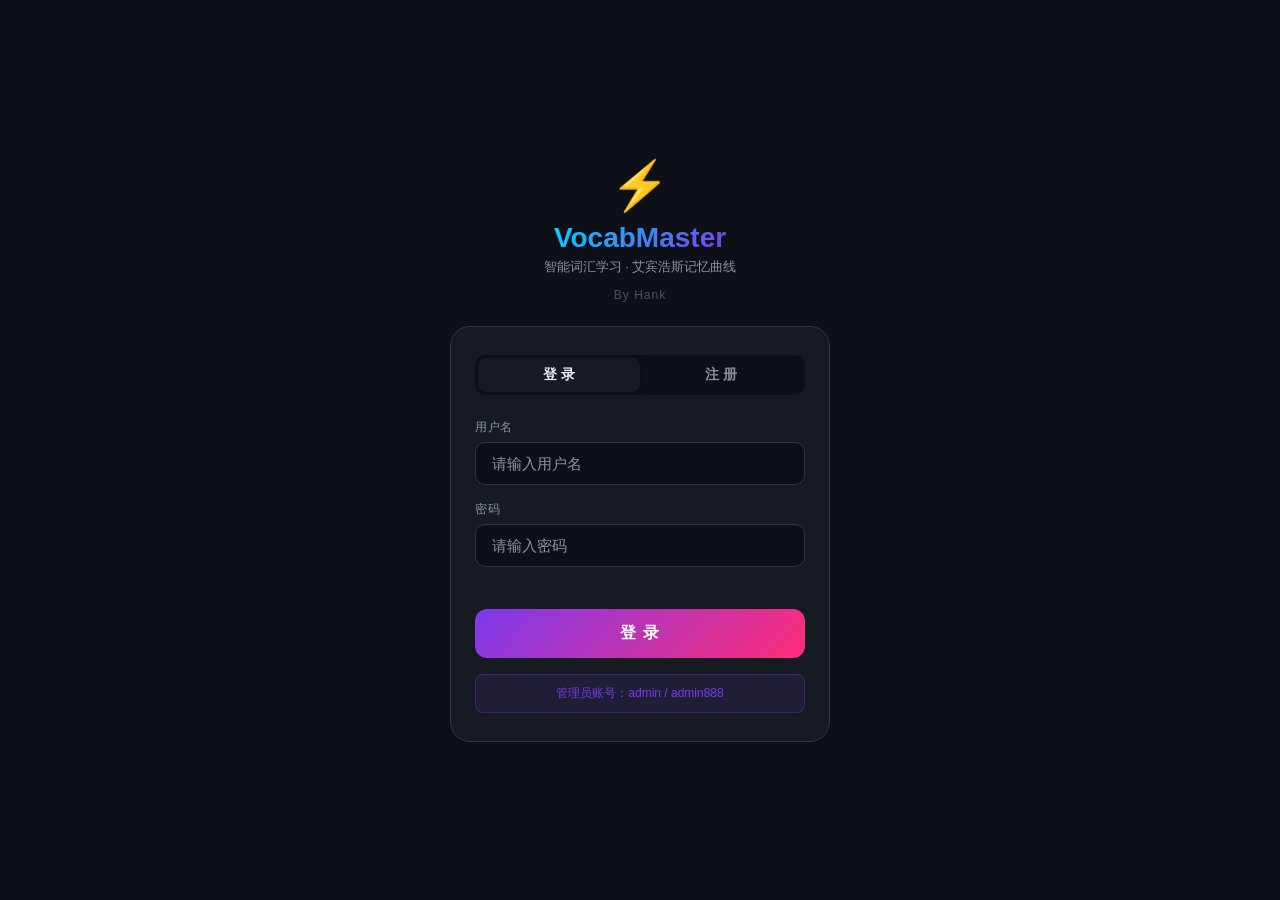
==== index.html @ 0c5ed496 "Initial commit: index.html" ====
<!DOCTYPE html>
<html lang="zh-CN">
<head>
<meta charset="UTF-8">
<meta name="viewport" content="width=device-width, initial-scale=1.0, maximum-scale=1.0, user-scalable=no">
<meta name="apple-mobile-web-app-capable" content="yes">
<meta name="apple-mobile-web-app-status-bar-style" content="black-translucent">
<meta name="apple-mobile-web-app-title" content="VocabMaster">
<meta name="theme-color" content="#06b6d4">
<link rel="manifest" href="manifest.json">
<title>VocabMaster · 词汇大师</title>
<link rel="stylesheet" href="css/style.css">
<style>
.login-wrap { min-height: 100vh; display: flex; flex-direction: column; align-items: center; justify-content: center; padding: 24px; }
.login-logo { font-size: 48px; margin-bottom: 8px; }
.login-title { font-size: 28px; font-weight: 800; background: linear-gradient(135deg, var(--cyan), var(--purple)); -webkit-background-clip: text; -webkit-text-fill-color: transparent; margin-bottom: 4px; }
.login-sub { color: var(--muted); font-size: 13px; margin-bottom: 12px; }
.login-author { color: var(--muted); font-size: 12px; margin-bottom: 24px; opacity: 0.5; letter-spacing: 1px; }
.login-card { width: 100%; max-width: 380px; background: var(--card); border: 1px solid var(--border); border-radius: 20px; padding: 28px 24px; }
.tab-switch { display: flex; background: var(--bg); border-radius: 10px; padding: 3px; margin-bottom: 24px; }
.tab-switch-btn { flex: 1; padding: 8px; border-radius: 8px; border: none; background: transparent; color: var(--muted); font-size: 14px; font-weight: 600; cursor: pointer; transition: all 0.2s; }
.tab-switch-btn.active { background: var(--card); color: var(--text); box-shadow: 0 1px 4px rgba(0,0,0,0.3); }
.form-group { margin-bottom: 16px; }
.form-label { font-size: 12px; color: var(--muted); margin-bottom: 6px; display: block; text-transform: uppercase; letter-spacing: 0.5px; }
.form-input { width: 100%; padding: 12px 16px; background: var(--bg); border: 1px solid var(--border); border-radius: 10px; color: var(--text); font-size: 15px; outline: none; transition: border-color 0.2s; }
.form-input:focus { border-color: var(--cyan); }
.form-input::placeholder { color: var(--muted); }
.login-btn { width: 100%; padding: 14px; border-radius: 12px; border: none; background: linear-gradient(135deg, var(--purple), var(--pink)); color: white; font-size: 16px; font-weight: 700; cursor: pointer; margin-top: 8px; letter-spacing: 1px; transition: opacity 0.2s; }
.login-btn:active { opacity: 0.8; }
.login-hint { text-align: center; margin-top: 16px; font-size: 12px; color: var(--muted); }
.login-hint b { color: var(--cyan); }
.error-msg { color: var(--pink); font-size: 13px; text-align: center; margin-top: 8px; min-height: 18px; }
.admin-hint { margin-top: 16px; padding: 10px 14px; background: rgba(124,58,237,0.1); border: 1px solid rgba(124,58,237,0.3); border-radius: 8px; font-size: 12px; color: var(--purple); text-align: center; }
</style>
</head>
<body>
<div class="login-wrap">
  <div class="login-logo">⚡</div>
  <div class="login-title">VocabMaster</div>
  <div class="login-sub">智能词汇学习 · 艾宾浩斯记忆曲线</div>
  <div class="login-author">By Hank</div>

  <div class="login-card">
    <div class="tab-switch">
      <button class="tab-switch-btn active" id="tab-login" onclick="switchTab('login')">登 录</button>
      <button class="tab-switch-btn" id="tab-register" onclick="switchTab('register')">注 册</button>
    </div>

    <!-- 登录表单 -->
    <div id="form-login">
      <div class="form-group">
        <label class="form-label">用户名</label>
        <input class="form-input" id="login-username" type="text" placeholder="请输入用户名" autocomplete="username">
      </div>
      <div class="form-group">
        <label class="form-label">密码</label>
        <input class="form-input" id="login-password" type="password" placeholder="请输入密码" autocomplete="current-password">
      </div>
      <div class="error-msg" id="login-error"></div>
      <button class="login-btn" onclick="doLogin()">登 录</button>
      <div class="admin-hint">管理员账号：admin / admin888</div>
    </div>

    <!-- 注册表单 -->
    <div id="form-register" style="display:none">
      <div class="form-group">
        <label class="form-label">用户名</label>
        <input class="form-input" id="reg-username" type="text" placeholder="3-16位字母或数字">
      </div>
      <div class="form-group">
        <label class="form-label">昵称</label>
        <input class="form-input" id="reg-nickname" type="text" placeholder="显示名称">
      </div>
      <div class="form-group">
        <label class="form-label">密码</label>
        <input class="form-input" id="reg-password" type="password" placeholder="至少6位">
      </div>
      <div class="form-group">
        <label class="form-label">确认密码</label>
        <input class="form-input" id="reg-password2" type="password" placeholder="再次输入密码">
      </div>
      <div class="error-msg" id="reg-error"></div>
      <button class="login-btn" onclick="doRegister()">注 册</button>
    </div>
  </div>
</div>

<script src="js/db.js"></script>
<script src="js/wordLoader.js"></script>
<script src="js/words-embedded.js"></script>
<script>
function switchTab(tab) {
  document.getElementById('form-login').style.display = tab === 'login' ? 'block' : 'none';
  document.getElementById('form-register').style.display = tab === 'register' ? 'block' : 'none';
  document.getElementById('tab-login').classList.toggle('active', tab === 'login');
  document.getElementById('tab-register').classList.toggle('active', tab === 'register');
}

function doLogin() {
  const username = document.getElementById('login-username').value.trim();
  const password = document.getElementById('login-password').value;
  const err = document.getElementById('login-error');
  if (!username || !password) { err.textContent = '请填写用户名和密码'; return; }
  const result = DB.login(username, password);
  if (result.ok) {
    if (result.user.role === 'admin') {
      window.location.href = 'admin.html';
    } else {
      window.location.href = 'app.html';
    }
  } else {
    err.textContent = result.msg;
  }
}

function doRegister() {
  const username = document.getElementById('reg-username').value.trim();
  const nickname = document.getElementById('reg-nickname').value.trim();
  const password = document.getElementById('reg-password').value;
  const password2 = document.getElementById('reg-password2').value;
  const err = document.getElementById('reg-error');
  if (!username || !password || !nickname) { err.textContent = '请填写所有字段'; return; }
  if (!/^[a-zA-Z0-9]{3,16}$/.test(username)) { err.textContent = '用户名需3-16位字母或数字'; return; }
  if (password.length < 6) { err.textContent = '密码至少6位'; return; }
  if (password !== password2) { err.textContent = '两次密码不一致'; return; }
  const result = DB.register(username, password, nickname);
  if (result.ok) {
    err.style.color = 'var(--green)';
    err.textContent = '注册成功！请登录';
    setTimeout(() => { err.style.color = ''; switchTab('login'); }, 1000);
  } else {
    err.textContent = result.msg;
  }
}

// 回车登录
document.addEventListener('keydown', e => {
  if (e.key === 'Enter') {
    if (document.getElementById('form-login').style.display !== 'none') doLogin();
    else doRegister();
  }
});

// 已登录则跳转
if (DB.currentUser()) {
  const u = DB.currentUser();
  window.location.href = u.role === 'admin' ? 'admin.html' : 'app.html';
}
</script>
</body>
</html>
---- css/style.css ----
* { margin: 0; padding: 0; box-sizing: border-box; -webkit-tap-highlight-color: transparent; }
:root {
  --bg: #0d1117; --card: #161b22; --card2: #1c2230; --border: #30363d;
  --cyan: #00d4ff; --pink: #ff2d78; --purple: #7c3aed;
  --green: #00ff88; --orange: #ff8c00; --yellow: #ffd700; --red: #ff4444;
  --text: #e6edf3; --muted: #8b949e; --muted2: #6e7681;
}
body { background: var(--bg); color: var(--text); font-family: -apple-system, 'PingFang SC', 'Microsoft YaHei', sans-serif; min-height: 100vh; overflow-x: hidden; }

/* ===== 导航 ===== */
.nav { display: flex; align-items: center; justify-content: space-between; padding: 12px 16px; background: var(--card); border-bottom: 1px solid var(--border); position: sticky; top: 0; z-index: 100; backdrop-filter: blur(10px); }
.nav-title { font-size: 18px; font-weight: 700; background: linear-gradient(135deg, var(--cyan), var(--purple)); -webkit-background-clip: text; -webkit-text-fill-color: transparent; }
.nav-user { display: flex; align-items: center; gap: 8px; font-size: 13px; color: var(--muted); }
.nav-avatar { width: 28px; height: 28px; border-radius: 50%; background: linear-gradient(135deg, var(--purple), var(--pink)); display: flex; align-items: center; justify-content: center; font-size: 12px; font-weight: 700; color: white; }
.nav-tabs { display: flex; gap: 2px; }
.nav-tab { padding: 6px 12px; border-radius: 20px; font-size: 13px; cursor: pointer; border: 1px solid transparent; background: transparent; color: var(--muted); transition: all 0.2s; }
.nav-tab.active { background: rgba(124,58,237,0.2); color: var(--purple); border-color: rgba(124,58,237,0.4); }
.logout-btn { padding: 5px 12px; border-radius: 8px; border: 1px solid var(--border); background: transparent; color: var(--muted); font-size: 12px; cursor: pointer; }

/* ===== 页面 ===== */
.page { display: none; padding: 16px; animation: fadeIn 0.25s; max-width: 600px; margin: 0 auto; }
.page.active { display: block; }
@keyframes fadeIn { from { opacity: 0; transform: translateY(8px); } to { opacity: 1; transform: translateY(0); } }

/* ===== 通用卡片 ===== */
.card { background: var(--card); border: 1px solid var(--border); border-radius: 16px; padding: 16px; margin-bottom: 12px; }
.section-title { font-size: 11px; color: var(--muted); text-transform: uppercase; letter-spacing: 1px; margin-bottom: 10px; }

/* ===== 统计网格 ===== */
.stats-grid { display: grid; grid-template-columns: repeat(3, 1fr); gap: 10px; margin-bottom: 14px; }
.stat-card { background: var(--card); border: 1px solid var(--border); border-radius: 12px; padding: 12px; text-align: center; }
.stat-num { font-size: 22px; font-weight: 700; }
.stat-label { font-size: 11px; color: var(--muted); margin-top: 2px; }
.s-cyan .stat-num { color: var(--cyan); }
.s-green .stat-num { color: var(--green); }
.s-pink .stat-num { color: var(--pink); }
.s-yellow .stat-num { color: var(--yellow); }
.s-orange .stat-num { color: var(--orange); }
.s-purple .stat-num { color: var(--purple); }

/* ===== 按钮 ===== */
.btn-primary { width: 100%; padding: 15px; border-radius: 13px; border: none; background: linear-gradient(135deg, var(--purple), var(--pink)); color: white; font-size: 16px; font-weight: 700; cursor: pointer; letter-spacing: 1px; transition: all 0.2s; }
.btn-primary:active { opacity: 0.8; transform: scale(0.98); }
.btn-primary:disabled { opacity: 0.4; cursor: default; transform: none; }
.btn-outline { padding: 8px 18px; border-radius: 20px; border: 1px solid var(--border); background: transparent; color: var(--text); font-size: 13px; cursor: pointer; transition: all 0.2s; }
.btn-outline:hover { border-color: var(--cyan); color: var(--cyan); }
.btn-cyan { background: rgba(0,212,255,0.1); border: 1px solid rgba(0,212,255,0.4); color: var(--cyan); padding: 8px 18px; border-radius: 20px; font-size: 13px; cursor: pointer; }
.btn-danger { background: rgba(255,68,68,0.1); border: 1px solid rgba(255,68,68,0.4); color: var(--red); padding: 6px 14px; border-radius: 8px; font-size: 12px; cursor: pointer; }

/* ===== 级别选择 ===== */
.level-grid { display: grid; grid-template-columns: repeat(3, 1fr); gap: 8px; }
.level-btn { padding: 10px 4px; border-radius: 10px; border: 1px solid var(--border); background: var(--card); color: var(--text); font-size: 13px; font-weight: 600; cursor: pointer; transition: all 0.2s; text-align: center; }
.level-btn.selected { border-color: var(--cyan); color: var(--cyan); background: rgba(0,212,255,0.08); }
.level-btn .sub { font-size: 10px; color: var(--muted); display: block; margin-top: 2px; font-weight: 400; }
.level-btn.selected .sub { color: rgba(0,212,255,0.6); }

/* ===== 复习提示横幅 ===== */
.review-banner { background: linear-gradient(135deg, rgba(255,45,120,0.12), rgba(124,58,237,0.12)); border: 1px solid rgba(255,45,120,0.25); border-radius: 12px; padding: 12px 16px; margin-bottom: 12px; display: flex; align-items: center; justify-content: space-between; }
.review-count { font-size: 20px; font-weight: 700; color: var(--pink); }

/* ===== 测验区 ===== */
.quiz-header { display: flex; align-items: center; justify-content: space-between; margin-bottom: 14px; gap: 10px; }
.quiz-progress-wrap { flex: 1; }
.quiz-progress { height: 6px; background: var(--border); border-radius: 3px; overflow: hidden; }
.quiz-progress-bar { height: 100%; background: linear-gradient(90deg, var(--cyan), var(--purple)); border-radius: 3px; transition: width 0.4s; }
.quiz-meta { display: flex; justify-content: space-between; margin-top: 4px; }
.quiz-counter { font-size: 12px; color: var(--muted); }
.quiz-score { font-size: 12px; }
.quiz-level-badge { font-size: 12px; color: var(--cyan); border: 1px solid rgba(0,212,255,0.4); border-radius: 10px; padding: 3px 10px; white-space: nowrap; }

.word-card { background: var(--card); border: 1px solid var(--border); border-radius: 20px; padding: 28px 20px; text-align: center; margin-bottom: 16px; position: relative; }
.word-card::before { content: ''; position: absolute; inset: 0; border-radius: 20px; background: radial-gradient(circle at 50% 0%, rgba(0,212,255,0.05), transparent 60%); pointer-events: none; }
.word-en { font-size: 34px; font-weight: 800; letter-spacing: 2px; color: white; margin-bottom: 8px; word-break: break-all; }
.word-phonetic { font-size: 15px; color: var(--cyan); margin-bottom: 4px; }
.word-pos { font-size: 12px; color: var(--muted); }
.speak-btn { position: absolute; top: 14px; right: 14px; background: rgba(0,212,255,0.08); border: 1px solid rgba(0,212,255,0.25); border-radius: 50%; width: 34px; height: 34px; display: flex; align-items: center; justify-content: center; cursor: pointer; font-size: 15px; transition: background 0.2s; }
.speak-btn:active { background: rgba(0,212,255,0.2); }
.word-badge { position: absolute; top: 14px; left: 14px; font-size: 10px; padding: 3px 8px; border-radius: 8px; font-weight: 600; }
.badge-review { background: rgba(255,45,120,0.15); color: var(--pink); border: 1px solid rgba(255,45,120,0.3); }
.badge-new { background: rgba(0,255,136,0.1); color: var(--green); border: 1px solid rgba(0,255,136,0.3); }
.badge-error { background: rgba(255,68,68,0.1); color: var(--red); border: 1px solid rgba(255,68,68,0.3); }

.options-grid { display: grid; grid-template-columns: 1fr 1fr; gap: 10px; margin-bottom: 14px; }
.option-btn { padding: 15px 10px; border-radius: 13px; border: 1px solid var(--border); background: var(--card); color: var(--text); font-size: 14px; cursor: pointer; transition: all 0.15s; line-height: 1.4; text-align: center; }
.option-btn:active { transform: scale(0.96); }
.option-btn.correct { background: rgba(0,255,136,0.12); border-color: var(--green); color: var(--green); }
.option-btn.wrong { background: rgba(255,68,68,0.12); border-color: var(--red); color: var(--red); }
.option-btn.reveal { background: rgba(0,255,136,0.06); border-color: rgba(0,255,136,0.5); }
.option-btn:disabled { cursor: default; }

.result-bar { border-radius: 12px; padding: 13px 16px; margin-bottom: 12px; display: none; animation: slideUp 0.25s; }
@keyframes slideUp { from { opacity:0; transform:translateY(12px); } to { opacity:1; transform:translateY(0); } }
.result-bar.ok { background: rgba(0,255,136,0.08); border: 1px solid rgba(0,255,136,0.25); }
.result-bar.fail { background: rgba(255,68,68,0.08); border: 1px solid rgba(255,68,68,0.25); }
.result-label { font-size: 14px; font-weight: 700; margin-bottom: 4px; }
.result-bar.ok .result-label { color: var(--green); }
.result-bar.fail .result-label { color: var(--red); }
.result-meaning { color: var(--text); font-size: 14px; margin-top: 4px; }
.result-example { color: var(--muted); font-size: 12px; margin-top: 4px; font-style: italic; }
.result-consec { font-size: 11px; margin-top: 4px; color: var(--yellow); }

.next-btn { width: 100%; padding: 14px; border-radius: 13px; border: none; background: linear-gradient(135deg, var(--cyan), var(--purple)); color: white; font-size: 15px; font-weight: 700; cursor: pointer; display: none; }

/* ===== 完成页 ===== */
.complete-card { background: var(--card); border: 1px solid var(--border); border-radius: 20px; padding: 32px 20px; text-align: center; }
.complete-icon { font-size: 60px; margin-bottom: 14px; }
.complete-title { font-size: 22px; font-weight: 800; background: linear-gradient(135deg, var(--cyan), var(--purple)); -webkit-background-clip: text; -webkit-text-fill-color: transparent; margin-bottom: 6px; }
.complete-stats { display: grid; grid-template-columns: repeat(4, 1fr); gap: 8px; margin: 18px 0; }
.cs { background: rgba(255,255,255,0.03); border: 1px solid var(--border); border-radius: 10px; padding: 10px 4px; }
.cs-num { font-size: 22px; font-weight: 700; }
.cs-label { font-size: 10px; color: var(--muted); margin-top: 2px; }

/* ===== 错题本 ===== */
.error-item { background: var(--card); border: 1px solid var(--border); border-radius: 12px; padding: 13px 16px; margin-bottom: 8px; display: flex; align-items: center; justify-content: space-between; gap: 10px; }
.error-word { font-size: 17px; font-weight: 700; }
.error-meaning { font-size: 12px; color: var(--muted); margin-top: 2px; }
.error-right { text-align: right; flex-shrink: 0; }
.error-count { font-size: 11px; color: var(--red); }
.consec-badge { font-size: 10px; background: rgba(255,215,0,0.1); color: var(--yellow); border: 1px solid rgba(255,215,0,0.3); border-radius: 6px; padding: 2px 6px; margin-top: 3px; display: inline-block; }

/* ===== 熟词本 ===== */
.master-item { background: var(--card); border: 1px solid rgba(0,255,136,0.2); border-radius: 12px; padding: 13px 16px; margin-bottom: 8px; display: flex; align-items: center; justify-content: space-between; }
.master-word { font-size: 17px; font-weight: 700; color: var(--green); }
.master-meaning { font-size: 12px; color: var(--muted); margin-top: 2px; }
.master-badge { font-size: 10px; background: rgba(0,255,136,0.1); color: var(--green); border: 1px solid rgba(0,255,136,0.3); border-radius: 6px; padding: 3px 8px; }

/* ===== 进度 ===== */
.progress-item { background: var(--card); border: 1px solid var(--border); border-radius: 12px; padding: 13px 16px; margin-bottom: 8px; }
.progress-level-row { display: flex; justify-content: space-between; font-size: 14px; font-weight: 600; margin-bottom: 4px; }
.progress-sub { font-size: 11px; color: var(--muted); margin-bottom: 7px; }
.progress-bar-wrap { height: 7px; background: var(--border); border-radius: 4px; overflow: hidden; }
.progress-bar-fill { height: 100%; border-radius: 4px; transition: width 0.6s; }

/* ===== 空状态 ===== */
.empty-state { text-align: center; padding: 50px 20px; color: var(--muted); }
.empty-icon { font-size: 44px; margin-bottom: 10px; }
.empty-text { font-size: 14px; }

/* ===== Toast ===== */
.toast { position: fixed; top: 68px; left: 50%; transform: translateX(-50%); padding: 10px 20px; border-radius: 20px; font-weight: 700; font-size: 13px; z-index: 9999; pointer-events: none; animation: toastAnim 2s forwards; white-space: nowrap; }
.toast-streak { background: linear-gradient(135deg, var(--yellow), var(--orange)); color: #000; }
.toast-master { background: linear-gradient(135deg, var(--green), var(--cyan)); color: #000; }
@keyframes toastAnim { 0%{opacity:0;transform:translateX(-50%) translateY(-10px)} 15%{opacity:1;transform:translateX(-50%) translateY(0)} 80%{opacity:1} 100%{opacity:0;transform:translateX(-50%) translateY(-10px)} }

/* ===== 管理员 ===== */
.admin-stats { display: grid; grid-template-columns: repeat(2, 1fr); gap: 10px; margin-bottom: 14px; }
.admin-stat-card { background: var(--card); border: 1px solid var(--border); border-radius: 12px; padding: 14px; }
.admin-stat-num { font-size: 28px; font-weight: 800; }
.admin-stat-label { font-size: 12px; color: var(--muted); margin-top: 2px; }
.user-item { background: var(--card); border: 1px solid var(--border); border-radius: 12px; padding: 14px 16px; margin-bottom: 8px; }
.user-header { display: flex; align-items: center; justify-content: space-between; margin-bottom: 8px; }
.user-name { font-size: 16px; font-weight: 700; }
.user-nick { font-size: 12px; color: var(--muted); }
.user-role-badge { font-size: 11px; padding: 3px 8px; border-radius: 6px; }
.role-admin { background: rgba(124,58,237,0.2); color: var(--purple); border: 1px solid rgba(124,58,237,0.4); }
.role-user { background: rgba(0,212,255,0.1); color: var(--cyan); border: 1px solid rgba(0,212,255,0.3); }
.user-stats { display: flex; gap: 16px; font-size: 12px; color: var(--muted); }
.user-stat span { color: var(--text); font-weight: 600; }
.user-actions { display: flex; gap: 8px; margin-top: 10px; }
.search-box { width: 100%; padding: 10px 14px; background: var(--card); border: 1px solid var(--border); border-radius: 10px; color: var(--text); font-size: 14px; outline: none; margin-bottom: 12px; }
.search-box:focus { border-color: var(--cyan); }

@media (max-width: 400px) {
  .complete-stats { grid-template-columns: repeat(2, 1fr); }
  .options-grid { gap: 8px; }
  .option-btn { padding: 13px 8px; font-size: 13px; }
}
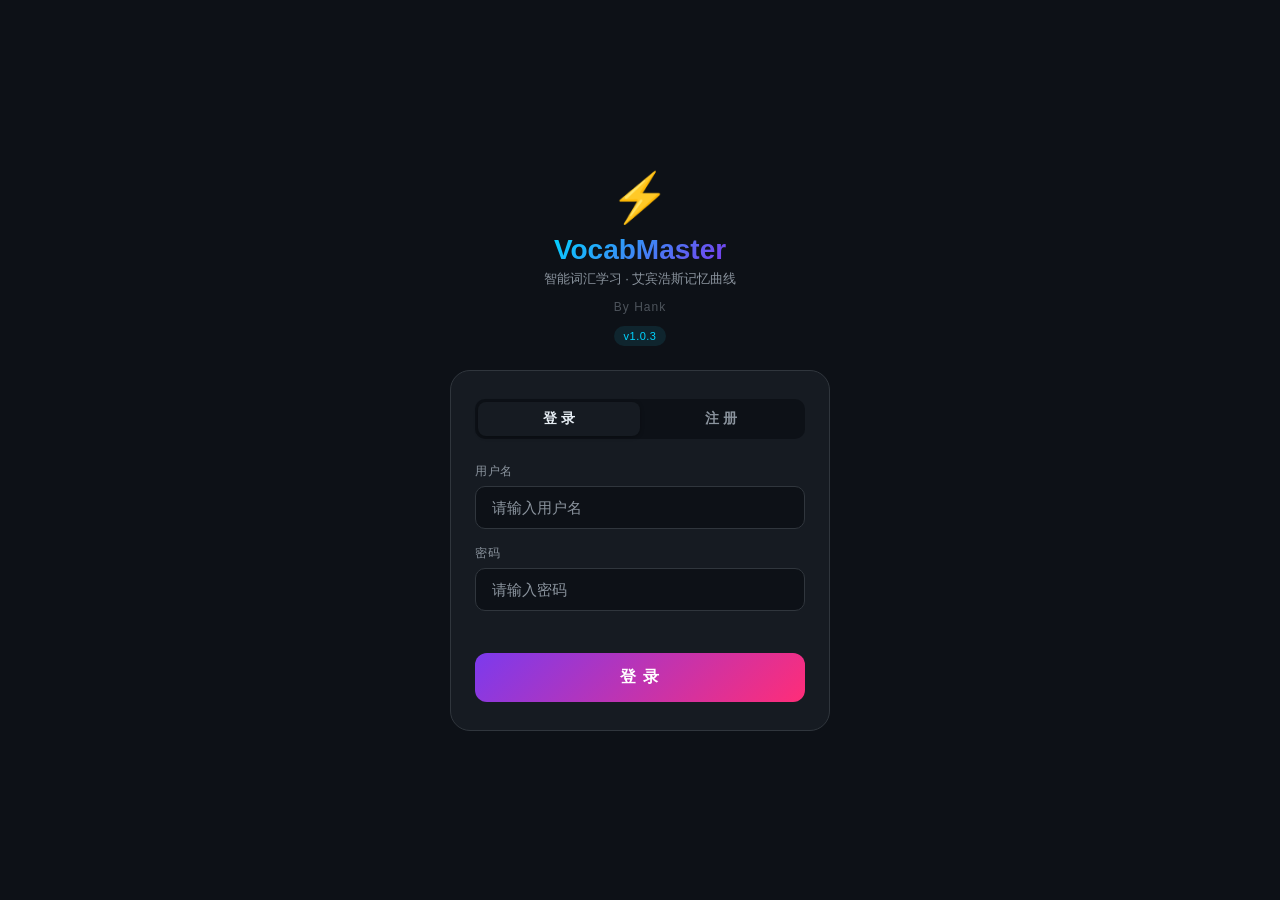
==== commit b353ee55: "Update: index.html" ====
--- a/index.html
+++ b/index.html
@@ -15,7 +15,8 @@
 .login-logo { font-size: 48px; margin-bottom: 8px; }
 .login-title { font-size: 28px; font-weight: 800; background: linear-gradient(135deg, var(--cyan), var(--purple)); -webkit-background-clip: text; -webkit-text-fill-color: transparent; margin-bottom: 4px; }
 .login-sub { color: var(--muted); font-size: 13px; margin-bottom: 12px; }
-.login-author { color: var(--muted); font-size: 12px; margin-bottom: 24px; opacity: 0.5; letter-spacing: 1px; }
+.login-author { color: var(--muted); font-size: 12px; margin-bottom: 12px; opacity: 0.5; letter-spacing: 1px; }
+.version-tag { color: var(--cyan); font-size: 11px; background: rgba(34,211,238,0.1); padding: 4px 10px; border-radius: 12px; margin-bottom: 24px; letter-spacing: 0.5px; }
 .login-card { width: 100%; max-width: 380px; background: var(--card); border: 1px solid var(--border); border-radius: 20px; padding: 28px 24px; }
 .tab-switch { display: flex; background: var(--bg); border-radius: 10px; padding: 3px; margin-bottom: 24px; }
 .tab-switch-btn { flex: 1; padding: 8px; border-radius: 8px; border: none; background: transparent; color: var(--muted); font-size: 14px; font-weight: 600; cursor: pointer; transition: all 0.2s; }
@@ -39,6 +40,7 @@
   <div class="login-title">VocabMaster</div>
   <div class="login-sub">智能词汇学习 · 艾宾浩斯记忆曲线</div>
   <div class="login-author">By Hank</div>
+  <div class="version-tag">v1.0.3</div>
 
   <div class="login-card">
     <div class="tab-switch">
@@ -58,7 +60,6 @@
       </div>
       <div class="error-msg" id="login-error"></div>
       <button class="login-btn" onclick="doLogin()">登 录</button>
-      <div class="admin-hint">管理员账号：admin / admin888</div>
     </div>
 
     <!-- 注册表单 -->
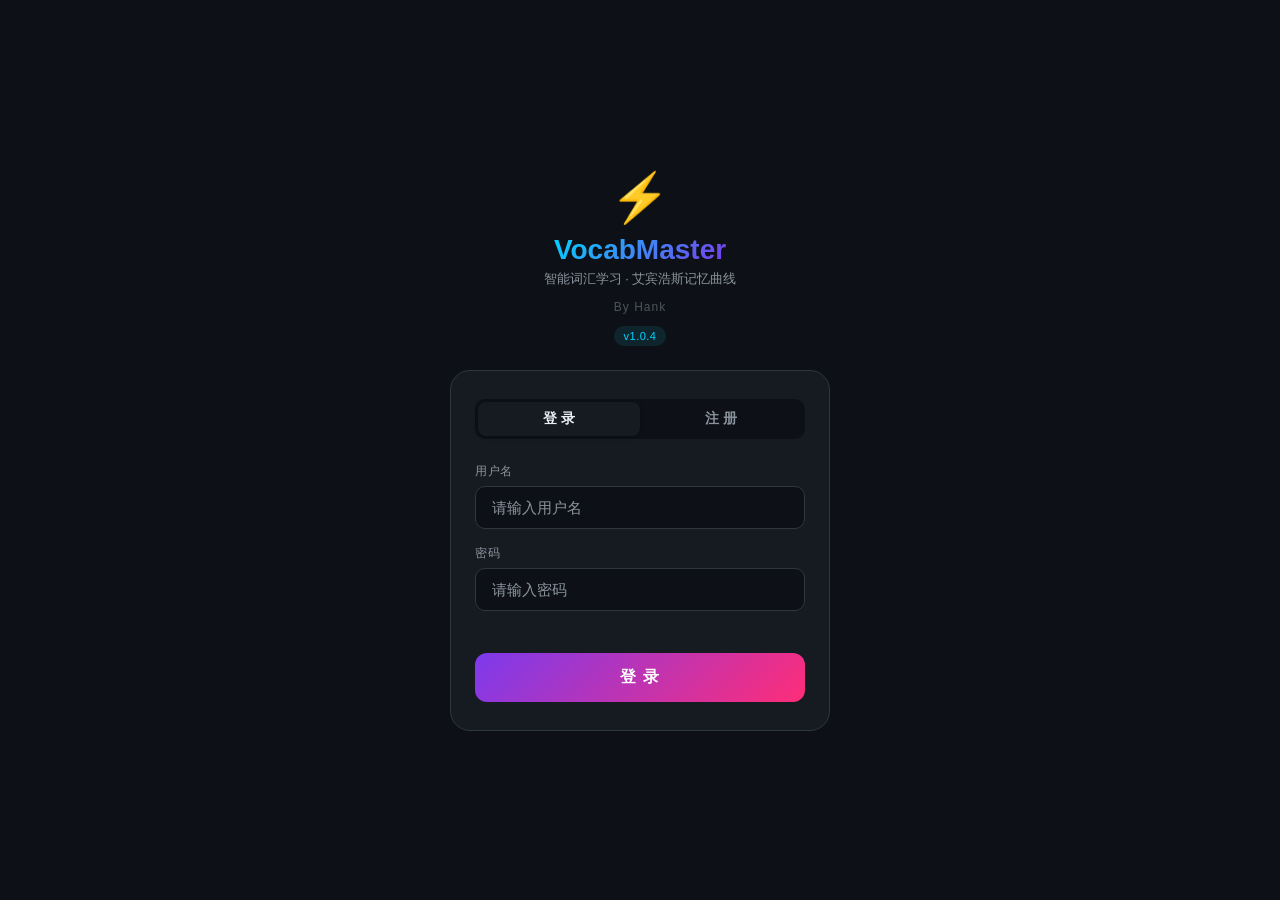
==== commit 025cd7c6: "Update: index.html" ====
--- a/index.html
+++ b/index.html
@@ -40,7 +40,7 @@
   <div class="login-title">VocabMaster</div>
   <div class="login-sub">智能词汇学习 · 艾宾浩斯记忆曲线</div>
   <div class="login-author">By Hank</div>
-  <div class="version-tag">v1.0.3</div>
+  <div class="version-tag">v1.0.4</div>
 
   <div class="login-card">
     <div class="tab-switch">
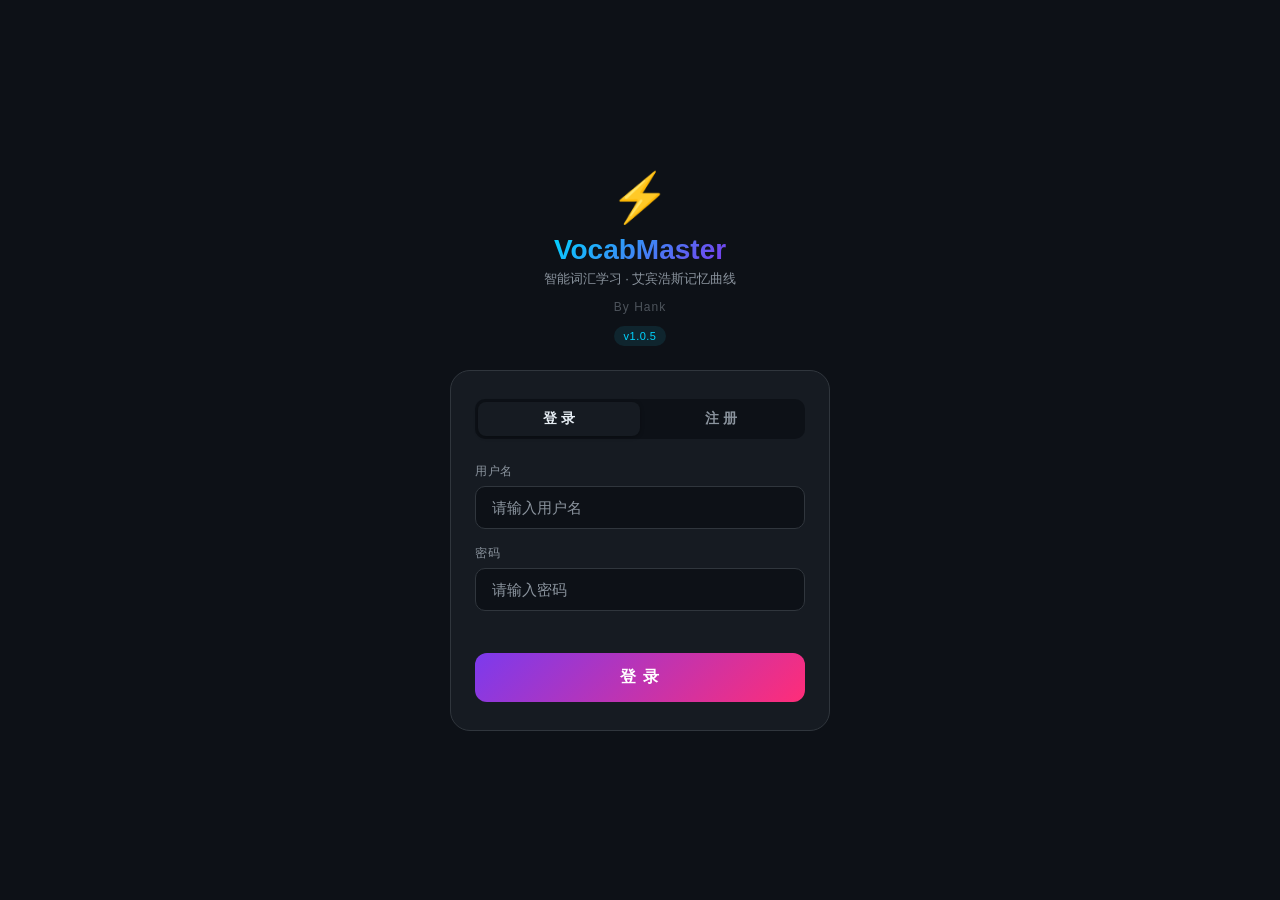
==== commit e16eab8d: "Update: index.html" ====
--- a/index.html
+++ b/index.html
@@ -40,7 +40,7 @@
   <div class="login-title">VocabMaster</div>
   <div class="login-sub">智能词汇学习 · 艾宾浩斯记忆曲线</div>
   <div class="login-author">By Hank</div>
-  <div class="version-tag">v1.0.4</div>
+  <div class="version-tag">v1.0.5</div>
 
   <div class="login-card">
     <div class="tab-switch">
